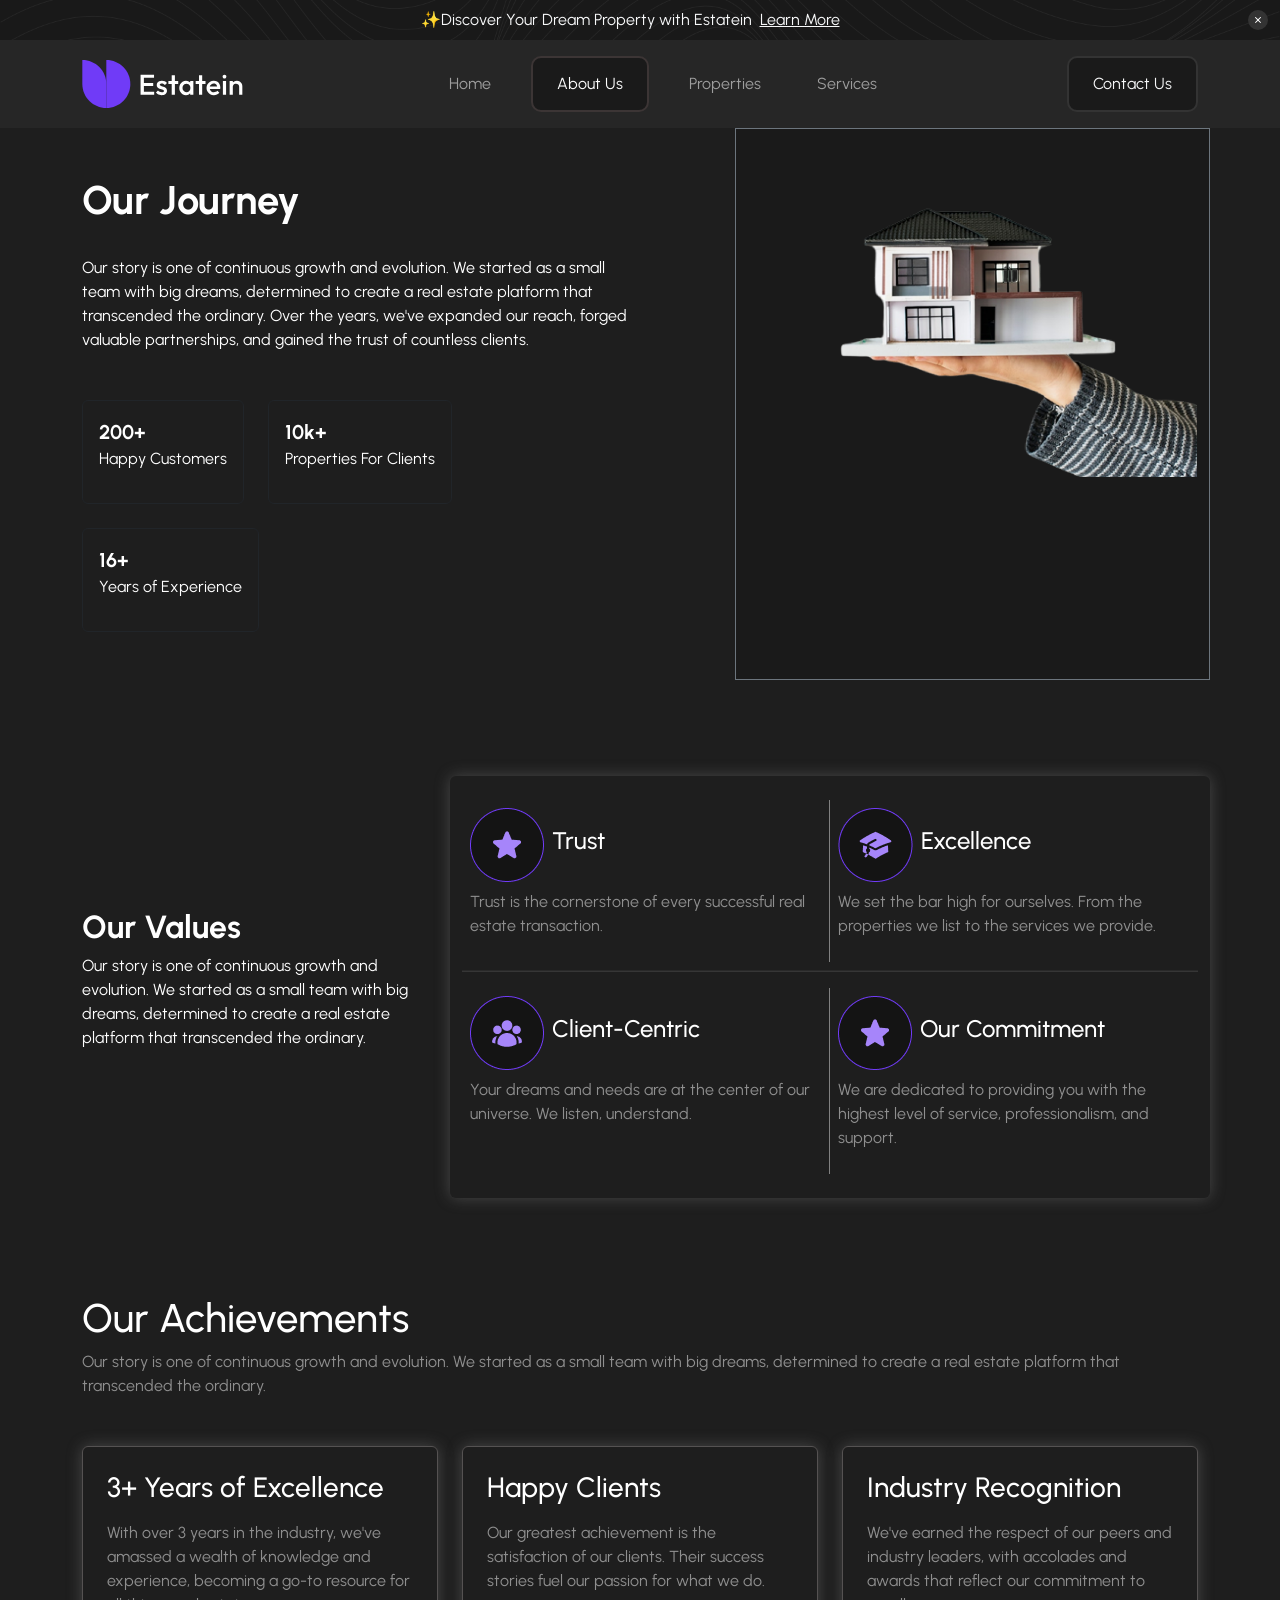
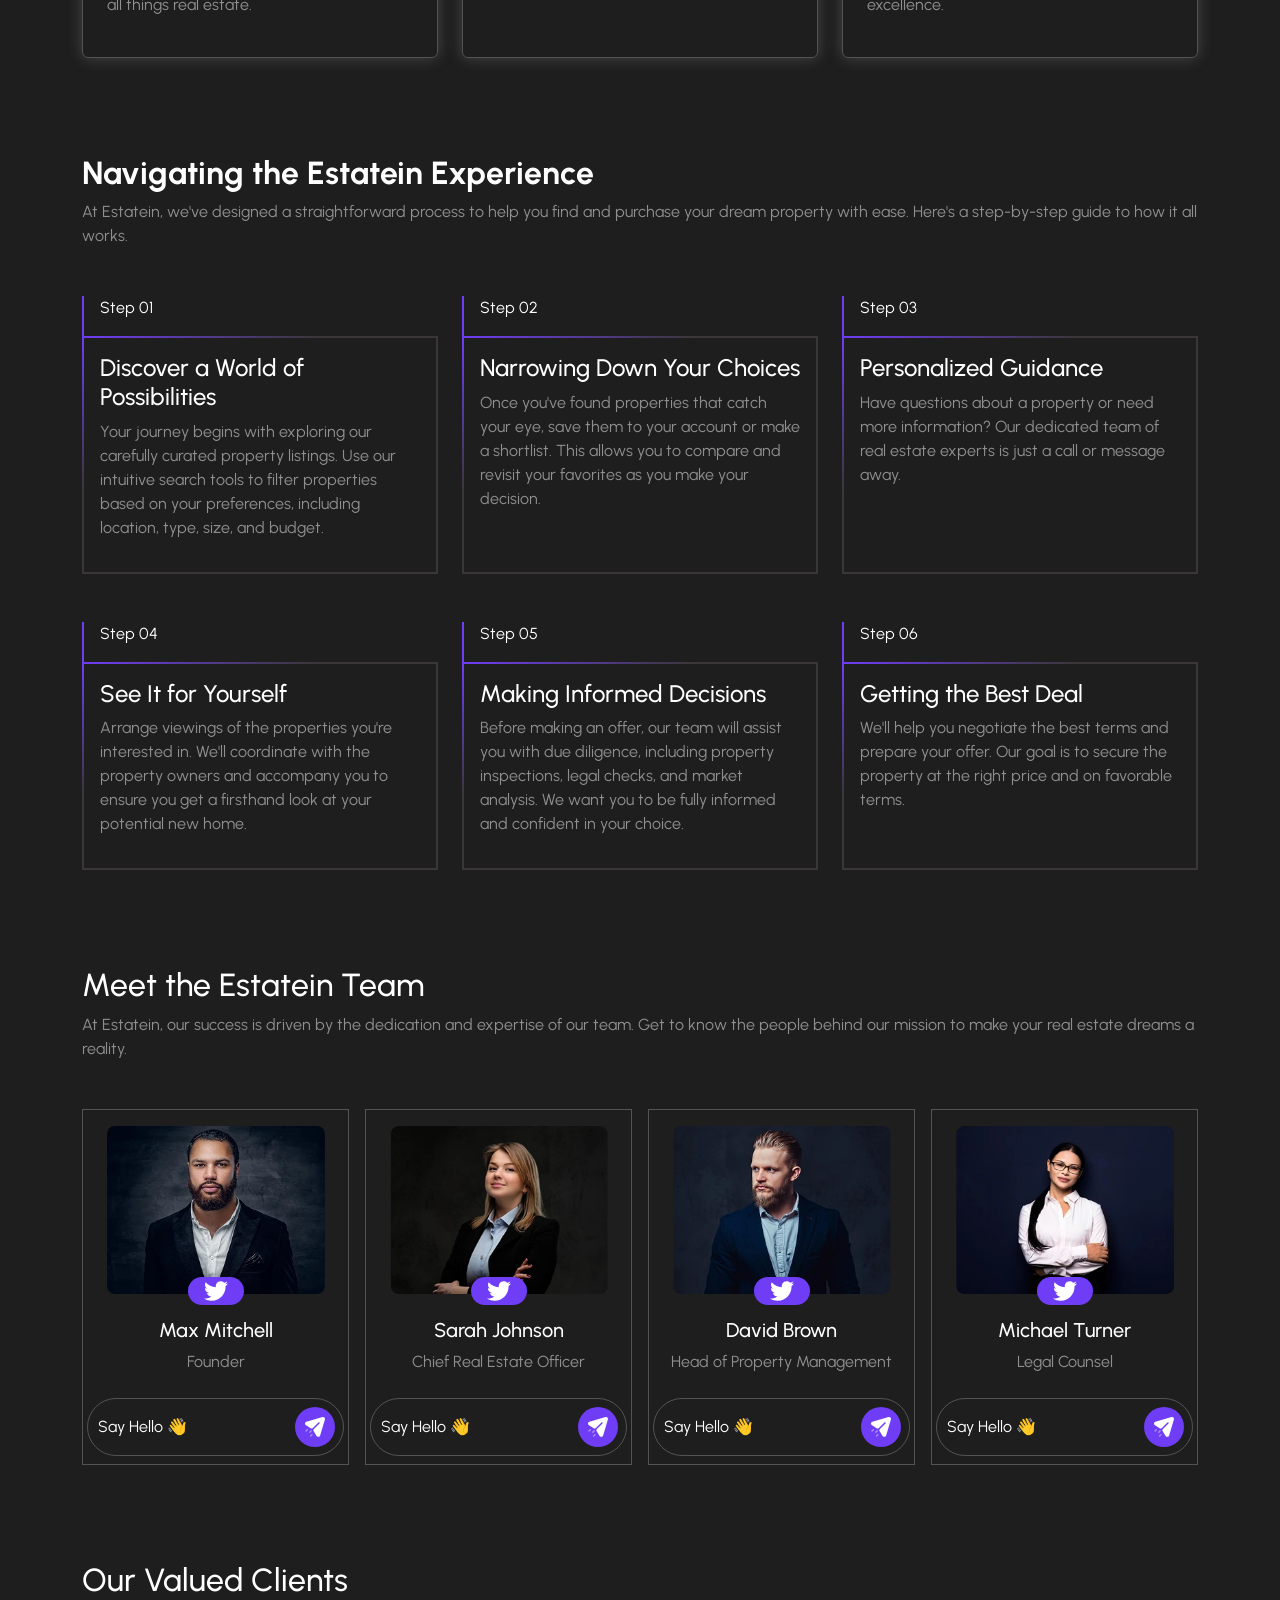
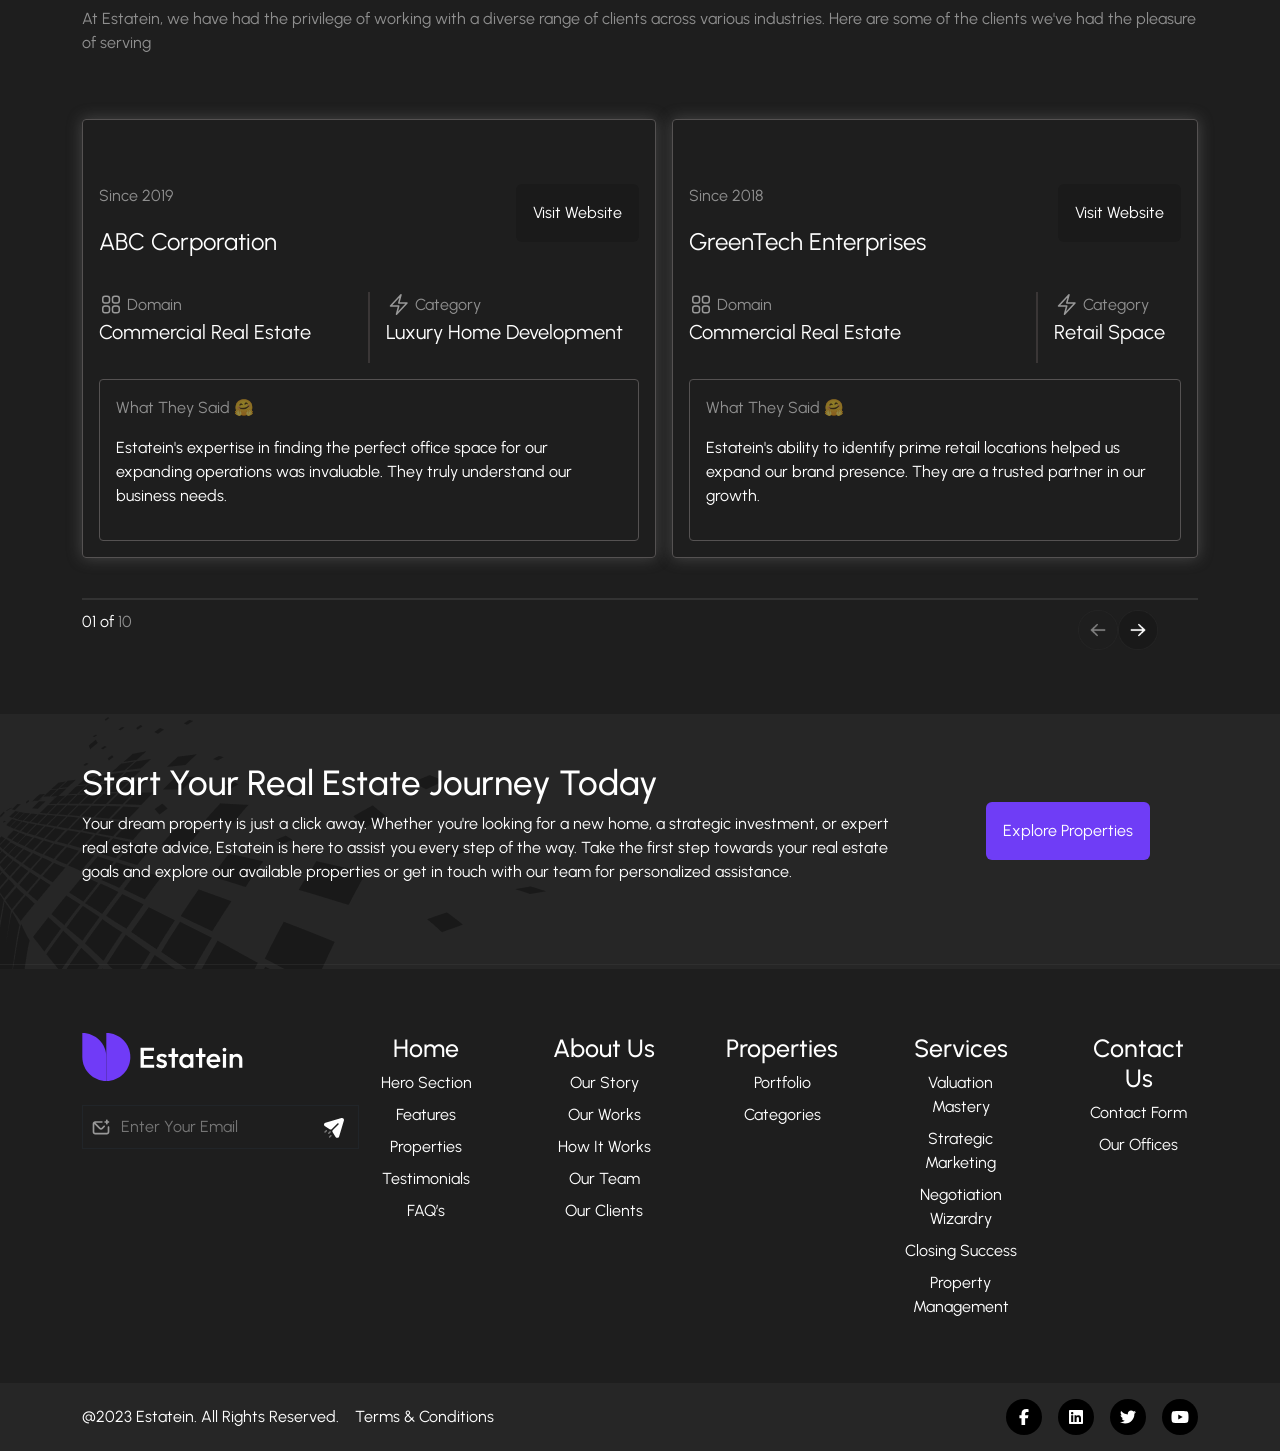
==== html/about.html @ f82c77b1 "add hero -properties page - section" ====
<!doctype html>
<html lang="en">
  <head>
    <meta charset="utf-8">
    <meta name="viewport" content="width=device-width, initial-scale=1">
    <title>About us - Estatein</title>
    <!-- font family -->
     <link rel="preconnect" href="https://fonts.googleapis.com">
<link rel="preconnect" href="https://fonts.gstatic.com" crossorigin>
<link href="https://fonts.googleapis.com/css2?family=Urbanist:ital,wght@0,100..900;1,100..900&display=swap" rel="stylesheet">

    <link rel="icon"  href="../assets/img/logo-in-title.svg" alt="logo in title">
    <link href="https://cdn.jsdelivr.net/npm/bootstrap@5.3.8/dist/css/bootstrap.min.css" rel="stylesheet" integrity="sha384-sRIl4kxILFvY47J16cr9ZwB07vP4J8+LH7qKQnuqkuIAvNWLzeN8tE5YBujZqJLB" crossorigin="anonymous">
    <link rel="stylesheet" href="../assets/css/main.css"/>
    <link rel="stylesheet" href="../assets/css/about-us.css"/>
  </head>
  <body>
     <div class="container-fluid d-flex justify-content-between align-items-center above-nav">
    <div class="d-flex gap-2 text-light p-2 mx-auto">
      <p class="mb-0">✨Discover Your Dream Property with Estatein</p>
      <a class="text-light" href="#">Learn More</a>
    </div>
    <div class=" d-flex justify-content-center align-items-center rounded-circle bg-x-icon x-icon">
      <svg  xmlns="http://www.w3.org/2000/svg" height="10" width="10" viewBox="0 0 640 640"><!--!Font Awesome Free v7.1.0 by @fontawesome - https://fontawesome.com License - https://fontawesome.com/license/free Copyright 2025 Fonticons, Inc.--><path fill="#ffffff" d="M183.1 137.4C170.6 124.9 150.3 124.9 137.8 137.4C125.3 149.9 125.3 170.2 137.8 182.7L275.2 320L137.9 457.4C125.4 469.9 125.4 490.2 137.9 502.7C150.4 515.2 170.7 515.2 183.2 502.7L320.5 365.3L457.9 502.6C470.4 515.1 490.7 515.1 503.2 502.6C515.7 490.1 515.7 469.8 503.2 457.3L365.8 320L503.1 182.6C515.6 170.1 515.6 149.8 503.1 137.3C490.6 124.8 470.3 124.8 457.8 137.3L320.5 274.7L183.1 137.4z"/></svg>
</div>
    
  </div>
   <nav class="navbar navbar-expand-lg bg-navbar navbar-dark position-sticky z-1 top-0">
  <div class="container">
   <a class="navbar-brand d-none d-lg-block" href="#"><img src="../assets/img/Logo-for-desktop.svg" alt="logo"/></a>
   <a class="navbar-brand d-none d-md-block d-lg-none" href="#"><img src="../assets/img/logo-for laptop.svg" alt="logo"/></a>
   <a class="navbar-brand d-block d-md-none" href="#"><img src="../assets/img/logo-for-mobile.svg" alt="logo"/></a>
    <button class="navbar-toggler border-0" type="button" data-bs-toggle="collapse" data-bs-target="#navbarSupportedContent" aria-controls="navbarSupportedContent" aria-expanded="false" aria-label="Toggle navigation">
       <img src="../assets/img/bars.svg" alt="bars"/>
    </button>
    <div class="collapse navbar-collapse " id="navbarSupportedContent">
      <ul class="navbar-nav mx-auto  gap-2">
        <li class="nav-item p-2">
          <a class="nav-link   font p-3 " aria-current="page" href="../index.html">Home</a>
        </li>
        <li class="nav-item p-2">
          <a class="nav-link active font" href="./about.html">About Us</a>
        </li>
        <li class="nav-item p-2">
          <a class="nav-link font p-3" href="./Properties.html">Properties</a>
        </li>
         <li class="nav-item p-2">
          <a class="nav-link font p-3" href="./Services.html">Services</a>
        </li>
       
      </ul>
        <a class="nav-link contact text-light font active" href="./Contact.html">Contact Us</a>
    </div>
  </div>
</nav>
<main>
  <section class="hero">
    <div class="container">
      <div class="row">
      <div class="left-side-hero py-5 col-12 col-lg-6 animate-left">
        <div class="d-flex flex-column gap-3">
          <h1 class="text-white mb-3 fs-1 fw-bold">Our Journey</h1>
          <p class="text-white">Our story is one of continuous growth and evolution. We started as a small team with big dreams, determined to create a real estate platform that transcended the ordinary. Over the years, we've expanded our reach, forged valuable partnerships, and gained the trust of countless clients.</p>
          <div class="hero-counter d-flex flex-wrap text-white gap-4 mt-3">
                <div class="sec-bg p-3 border border-dark rounded">
                  <span class="fw-bold fs-5">200+</span>
                  <p>Happy Customers</p>
                </div>
                <div class="sec-bg p-3 border border-dark rounded">
                  <span class="fw-bold fs-5">10k+</span>
                  <p>Properties For Clients</p>
                </div>
                <div class="sec-bg p-3 border border-dark rounded">
                  <span class="fw-bold fs-5">16+</span>
                  <p>Years of Experience</p>
                </div>
              </div>
        </div>
      </div>
      <div class="right-side-hero py-5 col-12 col-lg-5 d-flex justify-content-end bg_dark offset-lg-1 border border-secondary animate-right">
           <img src="../assets/img/about-us-page-hero/Image (4).png" alt="Hand holding a model of a modern house">
      </div>
    </div>
  </div>
  </section>
  <section class="value py-5 mt-5">
    <div class="container">
      <div class="row">
    <div class="left-side-value d-flex flex-column col-12  col-lg-4 justify-content-center  ">
      <h2 class="text-white fw-bold">Our Values</h2>
      <p class="text-white">Our story is one of continuous growth and evolution. We started as a small team with big dreams, determined to create a real estate platform that transcended the ordinary.</p>
    </div>
    <div class="right-side-value d-flex justify-content-center align-items-center rounded shadow__gray col-12 p-4 col-lg-8">
      <div class="row">
     <div class="col-12 after-trust vertical-line col-lg-6 d-flex p-2 flex-column gap-2">
      <div class="d-flex gap-2 justify-content-start align-items-center">
       <img src="../assets/img/values-about-us-page/Icon Container (4).png" alt="Star icon">
       <h4 class="text-white">Trust</h4>
      </div>
      <div>
        <p class="text-white-50">Trust is the cornerstone of every successful real estate transaction.</p>
      </div>
     </div>
      <div class="col-12 after-Excellence col-lg-6 d-flex p-2 flex-column gap-2">
      <div class="d-flex gap-2 justify-content-start align-items-center">
       <img src="../assets/img/values-about-us-page/Icon Container (5).png" alt="Star icon">
       <h4 class="text-white">Excellence</h4>
      </div>
      <div>
        
        <p class="text-white-50">We set the bar high for ourselves. From the properties we list to the services we provide.</p>
      </div>
     </div>
     <hr class="line mt-2"/>
      <div class="col-12 after-client vertical-line col-lg-6 d-flex p-2 flex-column gap-2">
      <div class="d-flex gap-2 justify-content-start align-items-center">
       <img src="../assets/img/values-about-us-page/Icon Container (6).png" alt="Star icon">
       <h4 class="text-white">Client-Centric</h4>
      </div>
      <div>
        <p class="text-white-50">Your dreams and needs are at the center of our universe. We listen, understand.</p>
      </div>
     </div>
    <div class="col-12 afer-commitment col-lg-6 d-flex p-2 flex-column gap-2">
      <div class="d-flex gap-2 justify-content-start align-items-center">
       <img src="../assets/img/values-about-us-page/Icon Container (4).png" alt="Star icon">
       <h4 class="text-white">Our Commitment</h4>
      </div>
      <div>
        <p class="text-white-50">We are dedicated to providing you with the highest level of service, professionalism, and support.</p>
      </div>
     </div>
     </div>
    </div>
    </div>
  </div>
  </section>
  <section class="achievements py-5">
  <div class="container">
    <h2 class="text-white fs-1">Our Achievements</h2>
    <p class="text-white-50">Our story is one of continuous growth and evolution. We started as a small team with big dreams, determined to create a real estate platform that transcended the ordinary.</p>
    <div class="d-flex achievement flex-wrap gap-4 mt-5">
      <div class="achievement-content rounded  border__dark p-4 d-flex flex-column gap-2 shadow__gray">
        <h3 class="text-white">3+ Years of Excellence</h3>
        <p class="text-white-50">With over 3 years in the industry, we've amassed a wealth of knowledge and experience, becoming a go-to resource for all things real estate.</p>
      </div>
      <div class="achievement-content rounded border__dark p-4 d-flex flex-column gap-2 shadow__gray">
        <h3 class="text-white">Happy Clients</h3>
        <p class="text-white-50">Our greatest achievement is the satisfaction of our clients. Their success stories fuel our passion for what we do.</p>
      </div>
      <div class="achievement-content rounded border__dark p-4 d-flex flex-column gap-2 shadow__gray">
       <h3 class="text-white">Industry Recognition</h3>
       <p class="text-white-50">We've earned the respect of our peers and industry leaders, with accolades and awards that reflect our commitment to excellence.</p>
      </div>
    </div>
  </div>
  </section>
  <section class="navigating py-5">
    <div class="container">
      <h2 class="text-white fw-bold">Navigating the Estatein Experience</h2>
      <p class="text-white-50">At Estatein, we've designed a straightforward process to help you find and purchase your dream property with ease. Here's a step-by-step guide to how it all works.</p>
   <div class="flex-column mt-5">
    <div class="steps align-items-stretch text-white d-flex flex-wrap gap-4">
    <div class="step d-flex flex-column">
      <div class="border__start px-3">
       <p>Step 01</p></div>
       <div class="step-content rounded-1 p-3 border__start_linear">
          <h4>Discover a World of Possibilities</h4>
          <p class="text-white-50">Your journey begins with exploring our carefully curated property listings. Use our intuitive search tools to filter properties based on your preferences, including location, type, size, and budget.</p>
       </div>
    </div>
     <div class="step d-flex flex-column">
      <div class="border__start px-3">
       <p>Step 02</p></div>
       <div class="step-content rounded-1 p-3 border__start_linear">
          <h4>Narrowing Down Your Choices</h4>
          <p class="text-white-50">Once you've found properties that catch your eye, save them to your account or make a shortlist. This allows you to compare and revisit your favorites as you make your decision.</p>
       </div>
    </div>
     <div class="step d-flex flex-column ">
       <div class="border__start px-3">
       <p>Step 03</p></div>
       <div class="step-content border__start_linear rounded-1 p-3">
          <h4>Personalized Guidance</h4>
          <p class="text-white-50">Have questions about a property or need more information? Our dedicated team of real estate experts is just a call or message away.</p>
       </div>
    </div>
    </div>
    
       <div class="steps align-items-stretch text-white d-none d-lg-flex flex-wrap mt-5 gap-4">
    <div class="step d-flex flex-column">
      <div class="border__start px-3">
       <p>Step 04</p></div>
       <div class="step-content rounded-1 p-3 border__start_linear">
          <h4>See It for Yourself</h4>
          <p class="text-white-50">Arrange viewings of the properties you're interested in. We'll coordinate with the property owners and accompany you to ensure you get a firsthand look at your potential new home.</p>
       </div>
    </div>
     <div class="step d-flex flex-column">
      <div class="border__start px-3">
       <p>Step 05</p></div>
       <div class="step-content rounded-1 p-3 border__start_linear">
          <h4>Making Informed Decisions</h4>
          <p class="text-white-50">Before making an offer, our team will assist you with due diligence, including property inspections, legal checks, and market analysis. We want you to be fully informed and confident in your choice.</p>
       </div>
    </div>
     <div class="step d-flex flex-column ">
       <div class="border__start px-3">
       <p>Step 06</p></div>
       <div class="step-content border__start_linear rounded-1 p-3 ">
          <h4>Getting the Best Deal</h4>
          <p class="text-white-50">We'll help you negotiate the best terms and prepare your offer. Our goal is to secure the property at the right price and on favorable terms.</p>
       </div>
    </div>
    </div>
      
    </div>
   </div>
  </section>
  <section class="team py-5">
    <div class="container">
    <h2 class="text-white">Meet the Estatein Team</h2>
    <p class="text-white-50">At Estatein, our success is driven by the dedication and expertise of our team. Get to know the people behind our mission to make your real estate dreams a reality.</p>
   
    <div class="members d-flex flex-wrap mt-5 gap-3">
     <div class="member border__dark d-flex flex-column justify-content-start  align-items-center">
      <div class="position-relative d-flex justify-content-center ">
      <img src="../assets/img/team-about-us-page/Image (5).webp" class="p-3 team-profile" alt="Professional man with short hair and beard wearing a black suit and white shirt against a dark textured background."/>
      <div class="bg-main-color twitter-btn  rounded-pill position-absolute px-3 py-1 d-flex"><img src="../assets/img/team-about-us-page/twitter-button.svg" alt="twitter"></div>
     </div>
     <h3 class="text-white fs-5 mt-2">Max Mitchell</h3>
     <p class="text-white-50">Founder</p>
      <div class="py-2">
              <form class="d-flex 2  border__dark p-2 rounded-pill">
                <input type="text"  class="bg-transparent placeholder-team border-0" placeholder="Say Hello 👋" />
                <button class="send-btn d-flex justify-content-center align-items-center border-0 bg-main-color rounded-circle"><img src="../assets/img/Send.svg"/></button>
              </form>
              
            </div>
    </div>
     <div class="member border__dark d-flex flex-column justify-content-start  align-items-center">
      <div class="position-relative d-flex justify-content-center ">
      <img src="../assets/img/team-about-us-page/Image (6).webp " class="p-3 team-profile" alt="Professional woman in a black blazer and light blue shirt smiling confidently against a dark background."  />
      <div class="bg-main-color twitter-btn  rounded-pill position-absolute px-3 py-1 d-flex"><img src="../assets/img/team-about-us-page/twitter-button.svg" alt="twitter"></div>
     </div>
     <h3 class="text-white fs-5 mt-2">Sarah Johnson</h3>
     <p class="text-white-50">Chief Real Estate Officer</p>
      <div class="py-2">
              <form class="d-flex border__dark p-2 rounded-pill">
                <input type="text"  class="bg-transparent placeholder-team border-0" placeholder="Say Hello 👋" />
                <button class="send-btn d-flex justify-content-center align-items-center border-0 bg-main-color rounded-circle"><img src="../assets/img/Send.svg"/></button>
              </form>
              
            </div>
    </div>
     <div class="member border__dark d-flex flex-column justify-content-start  align-items-center">
      <div class="position-relative d-flex justify-content-center ">
      <img src="../assets/img/team-about-us-page/Image (7).webp" class="p-3 team-profile" alt="Professional man with a beard wearing a dark suit and light blue shirt looking to the side." />
      <div class="bg-main-color twitter-btn  rounded-pill position-absolute px-3 py-1 d-flex"><img src="../assets/img/team-about-us-page/twitter-button.svg" alt="twitter"></div>
     </div>
     <h3 class="text-white fs-5 mt-2">David Brown</h3>
     <p class="text-white-50">Head of Property Management</p>
      <div class="py-2">
              <form class="d-flex border__dark p-2 rounded-pill">
                <input type="text"  class="bg-transparent placeholder-team border-0" placeholder="Say Hello 👋" />
                <button class="send-btn d-flex justify-content-center align-items-center border-0 bg-main-color rounded-circle"><img src="../assets/img/Send.svg"/></button>
              </form>
              
            </div>
    </div>
     <div class="member border__dark d-flex flex-column justify-content-start  align-items-center">
      <div class="position-relative d-flex justify-content-center ">
      <img src="../assets/img/team-about-us-page/Image (8).webp " class="p-3 team-profile" alt="Professional woman wearing glasses and a white shirt standing confidently against a dark blue background."   />
      <div class="bg-main-color twitter-btn  rounded-pill position-absolute px-3 py-1 d-flex"><img src="../assets/img/team-about-us-page/twitter-button.svg" alt="twitter"></div>
     </div>
     <h3 class="text-white fs-5 mt-2">Michael Turner</h3>
     <p class="text-white-50">Legal Counsel</p>
      <div class="py-2">
              <form class="d-flex border__dark p-2 rounded-pill">
                <input type="text"  class="bg-transparent placeholder-team border-0" placeholder="Say Hello 👋" />
                <button class="send-btn d-flex justify-content-center align-items-center border-0 bg-main-color rounded-circle"><img src="../assets/img/Send.svg"/></button>
              </form>
              
            </div>
    </div>
    
    </div>
   </div>
  </section>
  <section class="clients py-5">
    <div class="container">
    <h2 class="text-white">Our Valued Clients</h2>
    <p class="text-white-50">At Estatein, we have had the privilege of working with a diverse range of clients across various industries. Here are some of the clients we've had the pleasure of serving</p>
    <div class="d-flex gap-3">
    <div class="client shadow__gray px-3 py-3 border__dark rounded-1 d-flex  flex-column  mt-5 ">
       <div class=" mt-5 d-flex flex_column justify-content-between">
        <div class="d-flex flex-column">
          <p class="text-white-50">Since 2019</p>
          <p class="text-white fs-4">ABC Corporation</p>
        </div>
         <div class="btn_width_100">
          <button class="btn btn-visit-website bg_dark text-white  px-3 py-3">Visit Website</button>
        </div>
       </div>
          <div class="d-flex justify-content-between mt-3 ">
             <div class="d-flex flex-column align-items-start">
              <div class="d-flex align-items-center gap-1">
                <img src="../assets/img/clients-abour-us-page/Icon (5).svg" alt="Domain">
              <p class="text-white-50 m-0">Domain</p>
              </div>
                <p class="text-white fs-5">Commercial Real Estate</p>
             </div>
              <div class="d-flex border_start_client px-3 flex-column align-items-start">
              <div class="d-flex align-items-center gap-1">
                <img src="../assets/img/clients-abour-us-page/Icon (4).svg" alt="Category">
              <p class="text-white-50 m-0">Category</p>
              </div>
                <p class="text-white fs-5">Luxury Home Development</p>
             </div>
        </div>

          <div class="mt-3 p-3 d-flex flex-column rounded-1 border__dark">
          <p class="text-white-50">What They Said 🤗</p>
          <p class="text-white">Estatein's expertise in finding the perfect office space for our expanding operations was invaluable. They truly understand our business needs.</p>
          
          </div>

    </div> 
     <div class="client shadow__gray px-3 py-3 border__dark rounded-1   flex-column d-none mt-5 d-lg-flex">
       <div class=" mt-5 d-flex  justify-content-between">
        <div class="d-flex flex-column">
          <p class="text-white-50">Since 2018</p>
          <p class="text-white fs-4">GreenTech Enterprises</p>
        </div>
         <div class="">
          <button class="btn btn-visit-website bg_dark text-white  px-3 py-3">Visit Website</button>
        </div>
       </div>
          <div class="d-flex justify-content-between mt-3 ">
             <div class="d-flex flex-column align-items-start">
              <div class="d-flex align-items-center gap-1">
                <img src="../assets/img/clients-abour-us-page/Icon (5).svg" alt="Domain">
              <p class="text-white-50 m-0">Domain</p>
              </div>
                <p class="text-white fs-5">Commercial Real Estate</p>
             </div>
              <div class="d-flex border_start_client px-3 flex-column align-items-start">
              <div class="d-flex align-items-center gap-1">
                <img src="../assets/img/clients-abour-us-page/Icon (4).svg" alt="Category">
              <p class="text-white-50 m-0">Category</p>
              </div>
                <p class="text-white fs-5">Retail Space</p>
             </div>
        </div>

          <div class="mt-3 p-3 d-flex flex-column rounded-1 border__dark">
          <p class="text-white-50">What They Said 🤗</p>
          <p class="text-white">Estatein's ability to identify prime retail locations helped us expand our brand presence. They are a trusted partner in our growth.</p>
          
          </div>

    </div>     
    </div>
        <div class="d-flex flex-column end-featured-properties ">
      
        <div class="d-flex justify-content-between ">
        <div class="mt__10 ">
          <p class="text-white">01 of<span class="text-white-50"> 10 </span> </p>
        </div>
        <div class="d-flex mt__10  btn-next-befor align-items-center justify-content-between">
          <img src="../assets/img/Featured Properties/Button (1).png" alt="arrow-next">
          
         <img src="../assets/img/Featured Properties/Button.png" alt="arrow-befor">
        </div>
      </div>
      </div>
  </div>
  </section>
  <section class="CTA mt-3 ">
        <div>
          <div class="container-lg">
            <div class="row">
              <div class="left-side-cta col-xxl-9 col-xl-9 col-lg-8 col-md-9 col-sm-12 left-side-CTA text-white py-5">
                <h2>Start Your Real Estate Journey Today</h2>
                <p>
                  Your dream property is just a click away. Whether you're
                  looking for a new home, a strategic investment, or expert real
                  estate advice, Estatein is here to assist you every step of
                  the way. Take the first step towards your real estate goals
                  and explore our available properties or get in touch with our
                  team for personalized assistance.
                </p>
              </div>
              <div
                class="right-side-cta col-xxl-3 col-xl-3 col-lg-4 col-md-3 col-sm-12 right-side-CTA d-flex justify-content-center align-items-center py-5 "
              >
                <button class="btn bg-main-color p-3 text-white text-center">
                  Explore Properties
                </button>
              </div>
            </div>
          </div>
        </div>
        <hr class="line" />
      </section>
  <footer>
    <div class="footer py-5">
      <div class="container">
        <div class="row">
        <div class="left-side col-12   col-lg-4 col-xl-3 col-xxl-3">
          <img src="../assets/img/Logo-for-desktop.svg" />
            <div class="search py-4">
              <form class="d-inline-flex border border-dark p-2">
                <img src="../assets/img/email-footer.svg" alt="email" class="me-2"/>
                <input type="email" placeholder="Enter Your Email" class="bg-transparent border-0" />
                <button class="bg-transparent border-0"><img src="../assets/img/Send.svg"/></button>
              </form>
              
            </div>
        </div>
        <div class=" col-12  col-lg-8 col-xl-9 col-xxl-9  ">
        <div class="right-side d-flex justify-content-between row g-4 text-white text-center">
        <div class="col-6 col-lg-2 ">
          <div><h2>Home</h2></div>
          <div class="footer-contain">
            <ul class="list-unstyled  text-center d-flex flex-column gap-2">
              <li><a href="#" class="text-white text-decoration-none">Hero Section</a></li>
               <li><a href="#" class="text-white text-decoration-none">Features</a></li>
                <li><a href="#" class="text-white text-decoration-none">Properties</a></li>
                 <li><a href="#" class="text-white text-decoration-none">Testimonials</a></li>
                  <li><a href="#" class="text-white text-decoration-none">FAQ’s</a></li>
            </ul>
          </div></div>
          <div class="col-6 col-lg-2 " >
          <div><h2>About Us</h2></div>
          <div class="footer-contain">
            <ul class="list-unstyled  text-center d-flex flex-column gap-2">
              <li><a href="#" class="text-white text-decoration-none">Our Story</a></li>
               <li><a href="#" class="text-white text-decoration-none">Our Works</a></li>
                <li><a href="#" class="text-white text-decoration-none">How It Works</a></li>
                 <li><a href="#" class="text-white text-decoration-none">Our Team</a></li>
                  <li><a href="#" class="text-white text-decoration-none">Our Clients</a></li>

            </ul>
          </div></div>
           <div class="col-6 col-lg-2  " >
          <div><h2>Properties</h2></div>
          <div class="footer-contain">
            <ul class="list-unstyled  text-center d-flex flex-column gap-2 ">
              <li><a href="#" class="text-white text-decoration-none">Portfolio</a></li>
               <li><a href="#" class="text-white text-decoration-none">Categories</a></li>


            </ul>
          </div></div>


          <div class="col-6 col-lg-2  ">
          <div><h2>Services</h2></div>
          <div class="footer-contain">
            <ul class="list-unstyled  text-center d-flex flex-column gap-2 ">
              <li><a href="#" class="text-white text-decoration-none">Valuation Mastery</a></li>
               <li><a href="#" class="text-white text-decoration-none">Strategic Marketing</a></li>
                <li><a href="#" class="text-white text-decoration-none">Negotiation Wizardry</a></li>
                 <li><a href="#" class="text-white text-decoration-none">Closing Success</a></li>
                  <li><a href="#" class="text-white text-decoration-none">Property Management</a></li>

            </ul>
          </div></div>
 <div class="col-6 col-lg-2  ">
          <div><h2>Contact Us</h2></div>
          <div class="footer-contain">
            <ul class="list-unstyled text-center d-flex flex-column gap-2">
              <li><a href="#" class="text-white text-decoration-none">Contact Form</a></li>
               <li><a href="#" class="text-white text-decoration-none">Our Offices</a></li>


            </ul>
          </div></div>
        </div>
      </div>
      </div>
      </div>
    </div>
  </footer>
  <section class="subfooter p-3">
  <div class="container">
   <div class="subfooter-contain d-flex justify-content-between">
    <div class="left-side-subfooter text-white d-flex align-items-center gap-3">
    <a href="#" class="text-decoration-none text-white">@2023 Estatein. All Rights Reserved.</a>
    <a href="#" class="text-decoration-none text-white">Terms & Conditions</a>
    </div>
    <div class="right-side-subfooter text-white d-flex gap-3">
           <a href="#" class="bg-black p-2 rounded-circle  d-flex justify-content-center align-items-center"><svg xmlns="http://www.w3.org/2000/svg" height="20" width="20" viewBox="0 0 640 640"><!--!Font Awesome Free v7.1.0 by @fontawesome - https://fontawesome.com License - https://fontawesome.com/license/free Copyright 2025 Fonticons, Inc.--><path fill="#ffffff" d="M240 363.3L240 576L356 576L356 363.3L442.5 363.3L460.5 265.5L356 265.5L356 230.9C356 179.2 376.3 159.4 428.7 159.4C445 159.4 458.1 159.8 465.7 160.6L465.7 71.9C451.4 68 416.4 64 396.2 64C289.3 64 240 114.5 240 223.4L240 265.5L174 265.5L174 363.3L240 363.3z"/></svg>
            </a>  <a href="#" class="bg-black p-2 rounded-circle d-flex justify-content-center align-items-center"><svg xmlns="http://www.w3.org/2000/svg" height="20" width="20" viewBox="0 0 640 640"><!--!Font Awesome Free v7.1.0 by @fontawesome - https://fontawesome.com License - https://fontawesome.com/license/free Copyright 2025 Fonticons, Inc.--><path fill="#ffffff" d="M512 96L127.9 96C110.3 96 96 110.5 96 128.3L96 511.7C96 529.5 110.3 544 127.9 544L512 544C529.6 544 544 529.5 544 511.7L544 128.3C544 110.5 529.6 96 512 96zM231.4 480L165 480L165 266.2L231.5 266.2L231.5 480L231.4 480zM198.2 160C219.5 160 236.7 177.2 236.7 198.5C236.7 219.8 219.5 237 198.2 237C176.9 237 159.7 219.8 159.7 198.5C159.7 177.2 176.9 160 198.2 160zM480.3 480L413.9 480L413.9 376C413.9 351.2 413.4 319.3 379.4 319.3C344.8 319.3 339.5 346.3 339.5 374.2L339.5 480L273.1 480L273.1 266.2L336.8 266.2L336.8 295.4L337.7 295.4C346.6 278.6 368.3 260.9 400.6 260.9C467.8 260.9 480.3 305.2 480.3 362.8L480.3 480z"/></svg>
            </a> <a href="#" class="bg-black p-2 rounded-circle d-flex justify-content-center align-items-center"><svg xmlns="http://www.w3.org/2000/svg" height="20" width="20" viewBox="0 0 640 640"><!--!Font Awesome Free v7.1.0 by @fontawesome - https://fontawesome.com License - https://fontawesome.com/license/free Copyright 2025 Fonticons, Inc.--><path fill="#ffffff" d="M523.4 215.7C523.7 220.2 523.7 224.8 523.7 229.3C523.7 368 418.1 527.9 225.1 527.9C165.6 527.9 110.4 510.7 64 480.8C72.4 481.8 80.6 482.1 89.3 482.1C138.4 482.1 183.5 465.5 219.6 437.3C173.5 436.3 134.8 406.1 121.5 364.5C128 365.5 134.5 366.1 141.3 366.1C150.7 366.1 160.1 364.8 168.9 362.5C120.8 352.8 84.8 310.5 84.8 259.5L84.8 258.2C98.8 266 115 270.9 132.2 271.5C103.9 252.7 85.4 220.5 85.4 184.1C85.4 164.6 90.6 146.7 99.7 131.1C151.4 194.8 229 236.4 316.1 240.9C314.5 233.1 313.5 225 313.5 216.9C313.5 159.1 360.3 112 418.4 112C448.6 112 475.9 124.7 495.1 145.1C518.8 140.6 541.6 131.8 561.7 119.8C553.9 144.2 537.3 164.6 515.6 177.6C536.7 175.3 557.2 169.5 576 161.4C561.7 182.2 543.8 200.7 523.4 215.7z"/></svg>
           </a> <a href="#" class="bg-black p-2 rounded-circle d-flex justify-content-center align-items-center"><svg xmlns="http://www.w3.org/2000/svg" height="20" width="20" viewBox="0 0 640 640"><!--!Font Awesome Free v7.1.0 by @fontawesome - https://fontawesome.com License - https://fontawesome.com/license/free Copyright 2025 Fonticons, Inc.--><path fill="#ffffff" d="M581.7 188.1C575.5 164.4 556.9 145.8 533.4 139.5C490.9 128 320.1 128 320.1 128C320.1 128 149.3 128 106.7 139.5C83.2 145.8 64.7 164.4 58.4 188.1C47 231 47 320.4 47 320.4C47 320.4 47 409.8 58.4 452.7C64.7 476.3 83.2 494.2 106.7 500.5C149.3 512 320.1 512 320.1 512C320.1 512 490.9 512 533.5 500.5C557 494.2 575.5 476.3 581.8 452.7C593.2 409.8 593.2 320.4 593.2 320.4C593.2 320.4 593.2 231 581.8 188.1zM264.2 401.6L264.2 239.2L406.9 320.4L264.2 401.6z"/></svg>
</a>
    </div>
  </div>
</div>
  </section>
</main>
    <script src="https://cdn.jsdelivr.net/npm/bootstrap@5.3.8/dist/js/bootstrap.bundle.min.js" integrity="sha384-FKyoEForCGlyvwx9Hj09JcYn3nv7wiPVlz7YYwJrWVcXK/BmnVDxM+D2scQbITxI" crossorigin="anonymous"></script>
  </body>
</html>
---- assets/css/main.css ----
:root{
    --mainColor:#6F3DF6;
}
.container-fit{
    .container{
  width:calc(100% - 320px);
  margin: auto;
}
}
.bg_dark{
  background-color: #1A1A1A;
}
.bg__grey{
  background-color: #262626;
}
.main-bg{
    background-color: var(--mainColor);
}
.sec-bg{
    background-color: #1E1E1E;
}
.bg-navbar{
    background-color: #262626;
}
body{
    background-color: #1E1E1E;
    font-family:Urbanist;
}
.gap-30{
     gap: 30px;
}
.navbar-nav .nav-link.active, .navbar-nav .nav-link.show {
    background-color: #00000054;
    padding:14px 24px;
    border-radius: 10px;
    border: 2px #3c3535 solid;
}
.font{
    font-family:Urbanist;
    
}
.contact{
   background-color: #00000054;
    padding:14px 24px;
    border-radius: 10px;
    border: 2px #333333 solid; 
}
.above-nav {
    background-image: url(./../img/bg-above-nav.png);
    background-size:cover;
}
.above-nav .x-icon{
cursor: pointer;
}
@media screen and (max-width:500px) {
    .above-nav p,a{
        font-size: 12px;
    }
    
}
.bg-x-icon{
    background-color: #333333;
    width:20px;
    height:20px;
}
@media screen and (max-width:370px) {
    .above-nav p,a{
        font-size: 9.5px;
    }

}
/* .CTA{
    background-image: url(./../img/Abstract\ Design.png);
    background-image: url(./../img/Abstract\ Design.png);
   background-repeat: no-repeat;

} */

.bg-main-color{
    background-color: var(--mainColor);
    transition: all 0.5s;
}
/* .right-side-cta{
    background-image: url(./../img/bg-cta.svg);
    background-repeat: no-repeat;
}
.left-side-cta{
    background-image: url(./../img/bg-cta.svg);
    background-repeat: no-repeat;

} */
.CTA{
    background-image: url(../img/CTA.png);
    background-color: #262626;
}
.CTA .right-side-CTA button:hover{
    background-color: #561ef0;
}
    .CTA p{
        font-size: 16px;
    }
     .CTA h2{
        font-size: 35px;
    }

@media screen and (max-width:768px) {
    .btn{
        width: 100%;
    }
    
}
.line{
    height: 5px;
    color: #4D4D4D;
}
    
.footer h2{
    font-size: 25px;
}
.subfooter {
    background-color: #262626;
}
.right-side-subfooter a{
    transition: all 0.5s;
}
.right-side-subfooter a:hover{
   border:1px solid white;
}
@media screen and (max-width:900px) {
    .subfooter-contain{
        display: flex;
        flex-direction: column-reverse;
        align-items: center;
        gap: 10px;
       
    }
    .left-side-subfooter{
        display: flex;
        flex-direction: column;
    }
    
}
---- assets/css/about-us.css ----
.right-side-hero img{
   width: 500px;
   height: 300px;
}
.bg_dark{
  background-color: #1A1A1A;
}
.bg__grey{
  background-color: #262626;
}
.border__dark{
  border: #555252 1px solid;
}
.animate-left ,.animate-right{
  transform: translateX(0);
  opacity: 0;
  animation-fill-mode: forwards;
  
}
.animate-left{
animation-name:slideLeft;
animation-duration: 2s;
animation-delay: 0.3s;
}
.animate-right{
animation-name:slideRight;
animation-duration: 2s;

}
@keyframes slideLeft {
  from{
    transform: translateX(-100%);
    opacity: 0;
  }
  to{
    transform: translateX(0);
    opacity:1;
  }
}
@keyframes slideRight {
  from{
    transform: translateX(100%);
    opacity: 0;
  }
  to{
    transform: translateX(0);
    opacity:1;
  }
}
@media (min-width: 1px) and (max-width:991px) {
  .right-side-hero {
    order: -1; 

  }
  .after-trust::after{
    content: "";
    display: block;
    width: 100%;
    height: 1px;
    background-color:gray;
}
.after-Excellence::after{
    content: "";
    display: block;
    width: 100%;
    height: 1px;
    background-color:gray;
}
.after-client::after{
    content: "";
    display: block;
    width: 100%;
    height: 1px;
    background-color:gray;
}
.afer-commitment::after{
    content: "";
    display: block;
    width: 100%;
    height: 1px;
    background-color:gray;
}
}
.shadow__gray{
    box-shadow: 0 0 15px rgba(128, 128, 128, 0.432);

}
@media (min-width: 992px){
.value .line{
     width: 100%;
    height: 2px;
    background-color:gray;
}
.vertical-line{

border-right: 1px solid gray;
}
}
.achievements .achievement .achievement-content{
    flex:1 0 250px;
}
.achievement-content {
  transition: transform 0.3s ease;
}

.achievement-content:hover {
  transform: scale(1.05);
}
.border__start{
  border-left: #6F3DF6 2px solid;
}
.border__start_linear{
   border: 2px solid #3a3636;
   border-image: linear-gradient(to bottom right ,#6F3DF6 ,#3a3636 ,#3a3636 ,#3a3636);
  border-image-slice: 1;
 }
 .step {
  transition: transform 0.3s ease;
}

.step:hover {
  transform: scale(1.05);
}
.steps .step{
  flex: 1 0 250px;

}
.step-content {
  flex-grow: 1; 
}
.members .member {
  flex: 1 0 150px; 
}
.members .member .team-profile {
 width: 250px;
 height: 200px ;
}

.twitter-btn img{
   width: 24px !important;
  height: 20px !important;
  
}
.twitter-btn{
  bottom:5px;
}
.send-btn{
  width: 40px;
  height: 40px;
}
 .placeholder-team::placeholder {
  color: #fff; 
}
.placeholder-team:focus {
  outline: none;
  box-shadow: none; 
}
.member {
  transition: transform 0.3s ease;
}

.member:hover {
  transform: scale(1.05);
}
.client .btn-visit-website:hover{
  background-color: #151414;
}
.border_start_client{
  border-left: #3a3636 2px solid;
}
@media screen and (max-width:991px) {

  .btn_width_100 button{
    width: 100%;
  }
  .flex_column{
    flex-direction: column;
  }
}
.end-featured-properties::before{
  content: "";
  display: block;
  height: 2px;
  width: 100%;
  background-color: #333333;
  margin-top: 40px;
}
.mt__10{
  margin-top: 10px;
}
.btn-next-befor{
  width: 40px;
  height: 40px;
  margin-right:80px;
}
.btn-next-befor img{
  width: 40px;
  height: 40px;
}
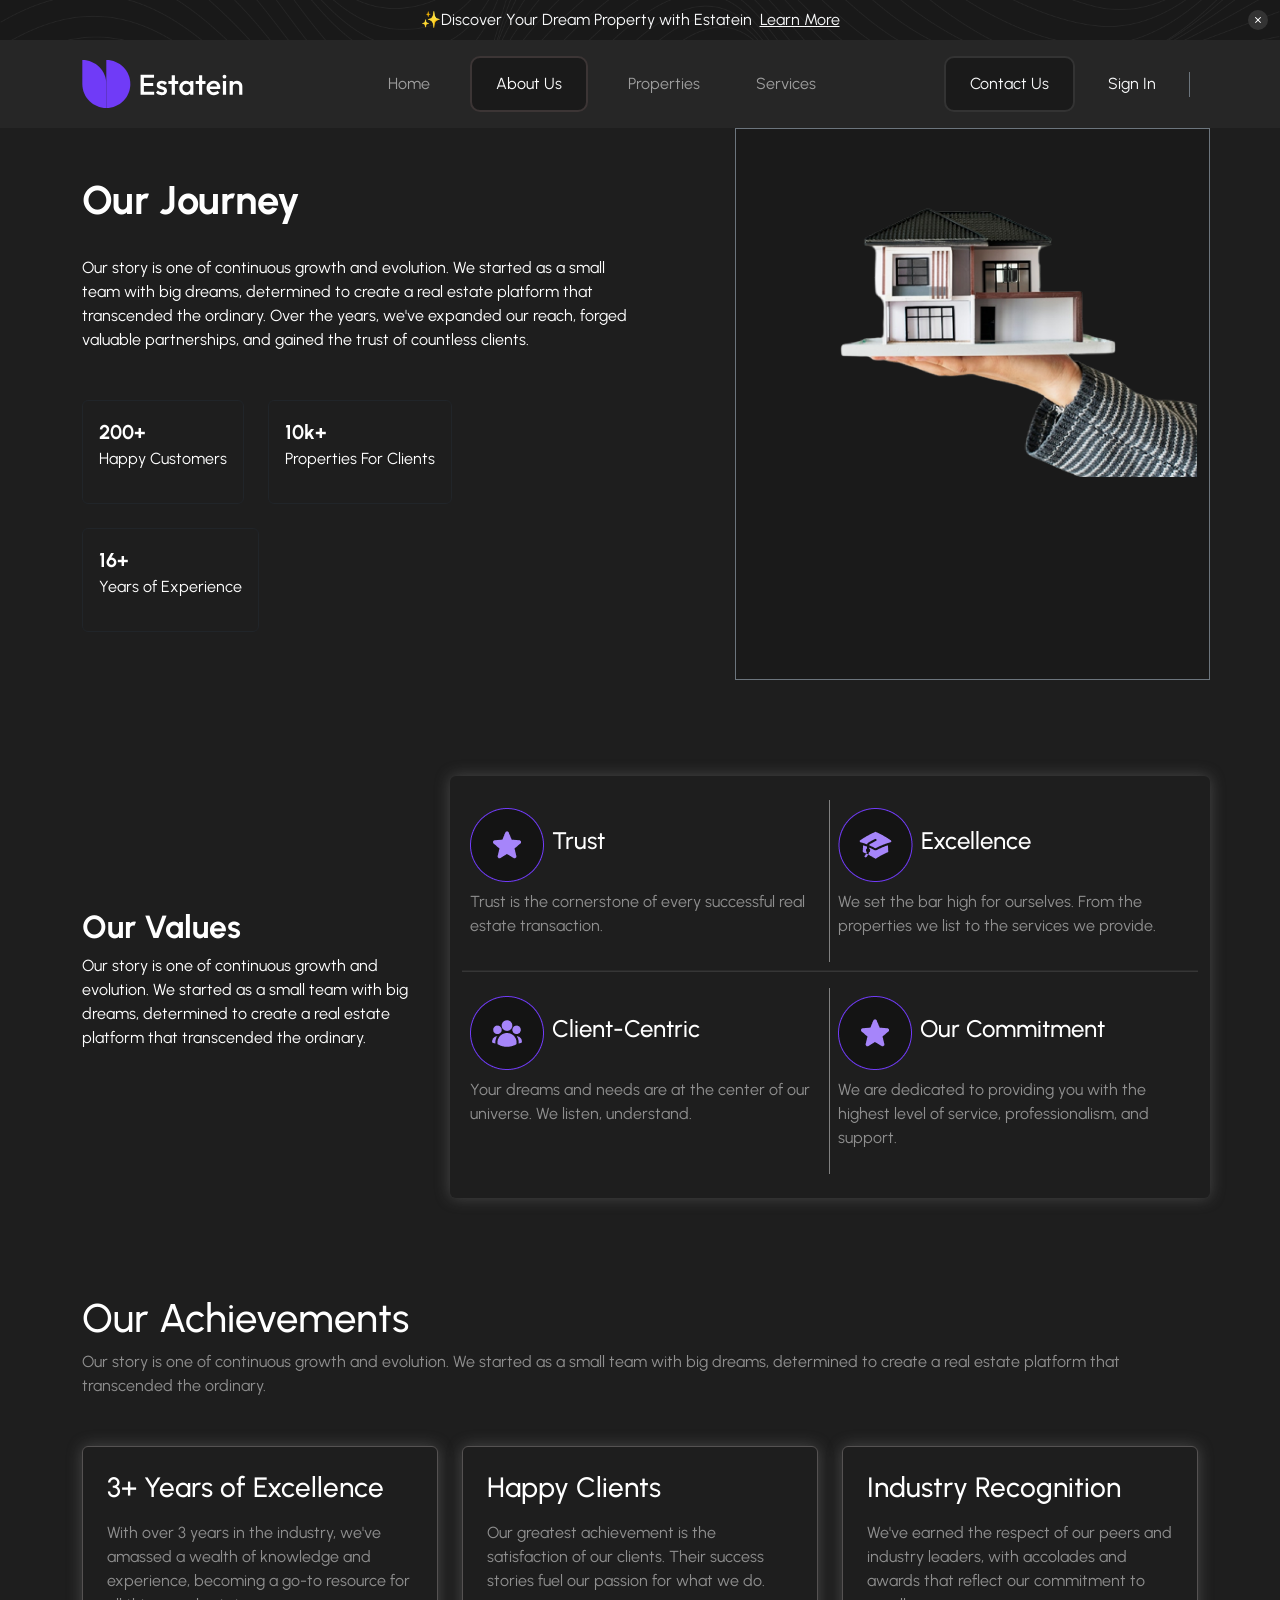
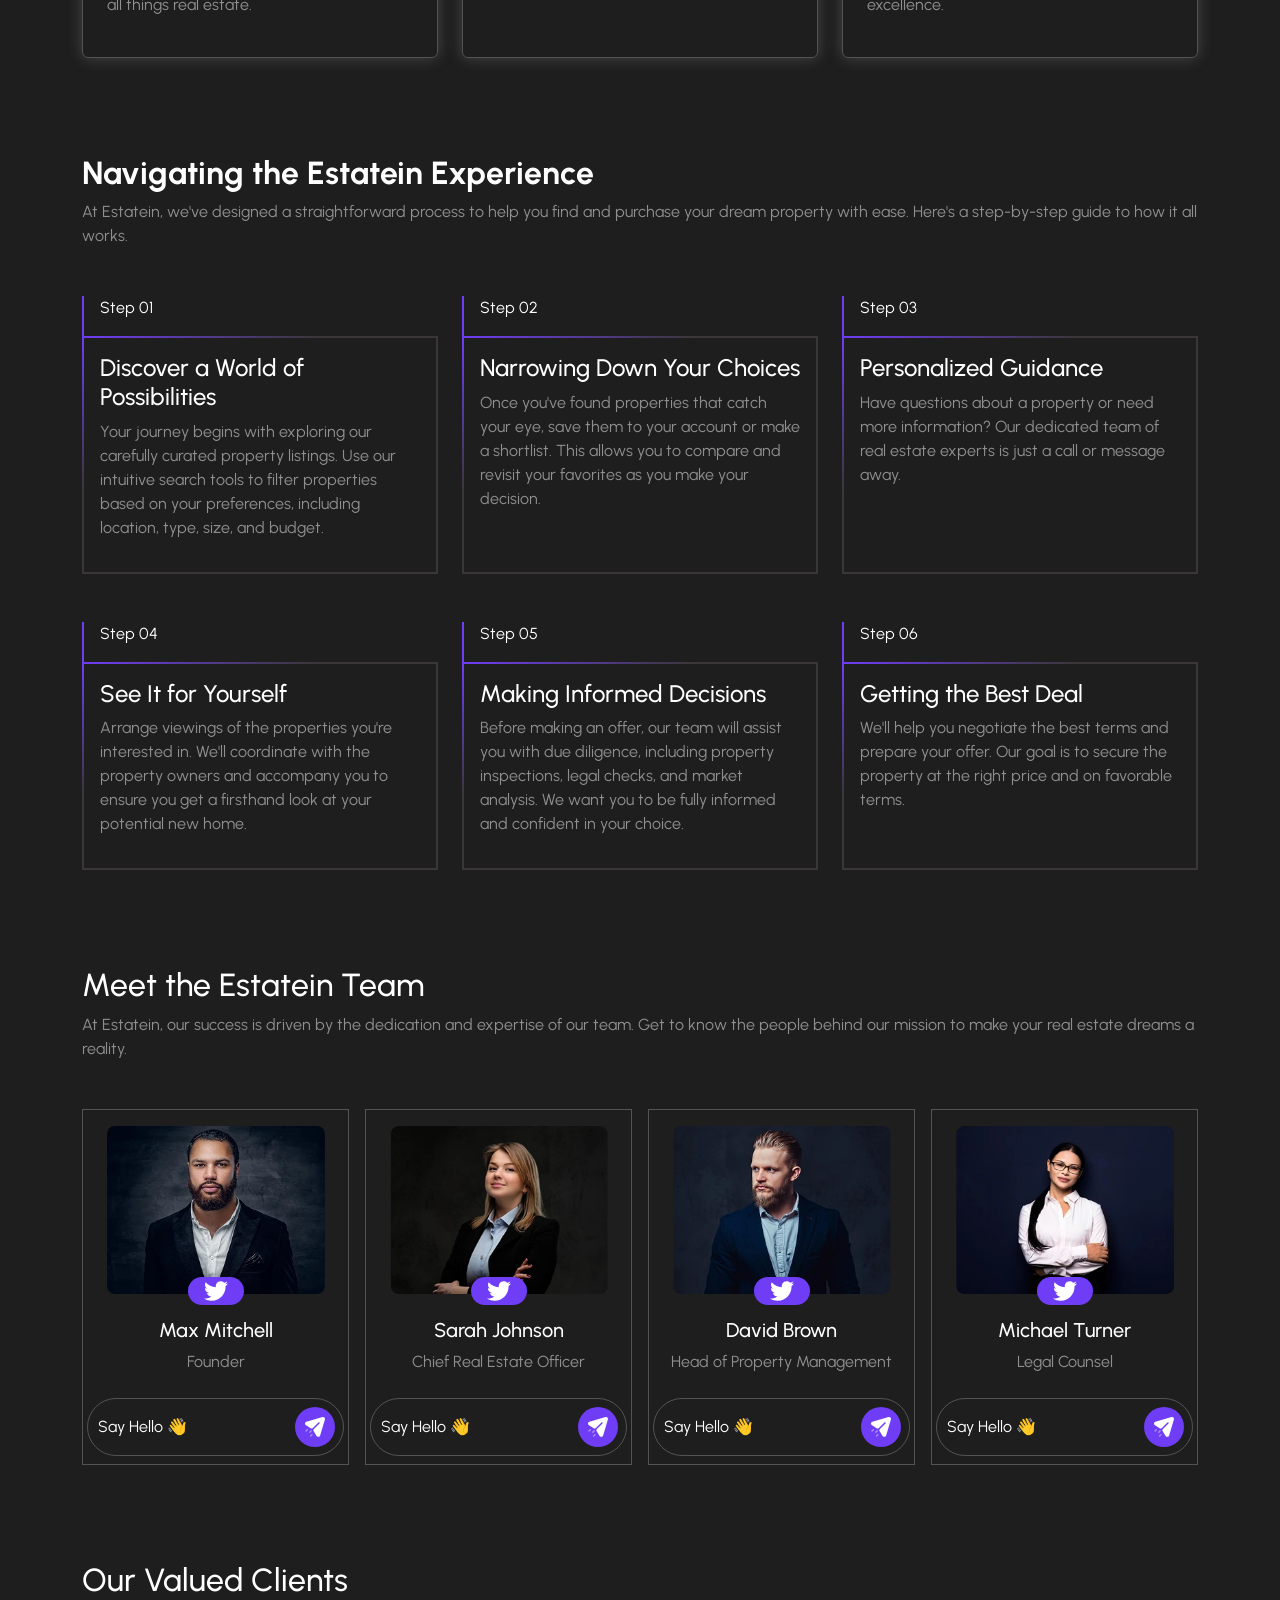
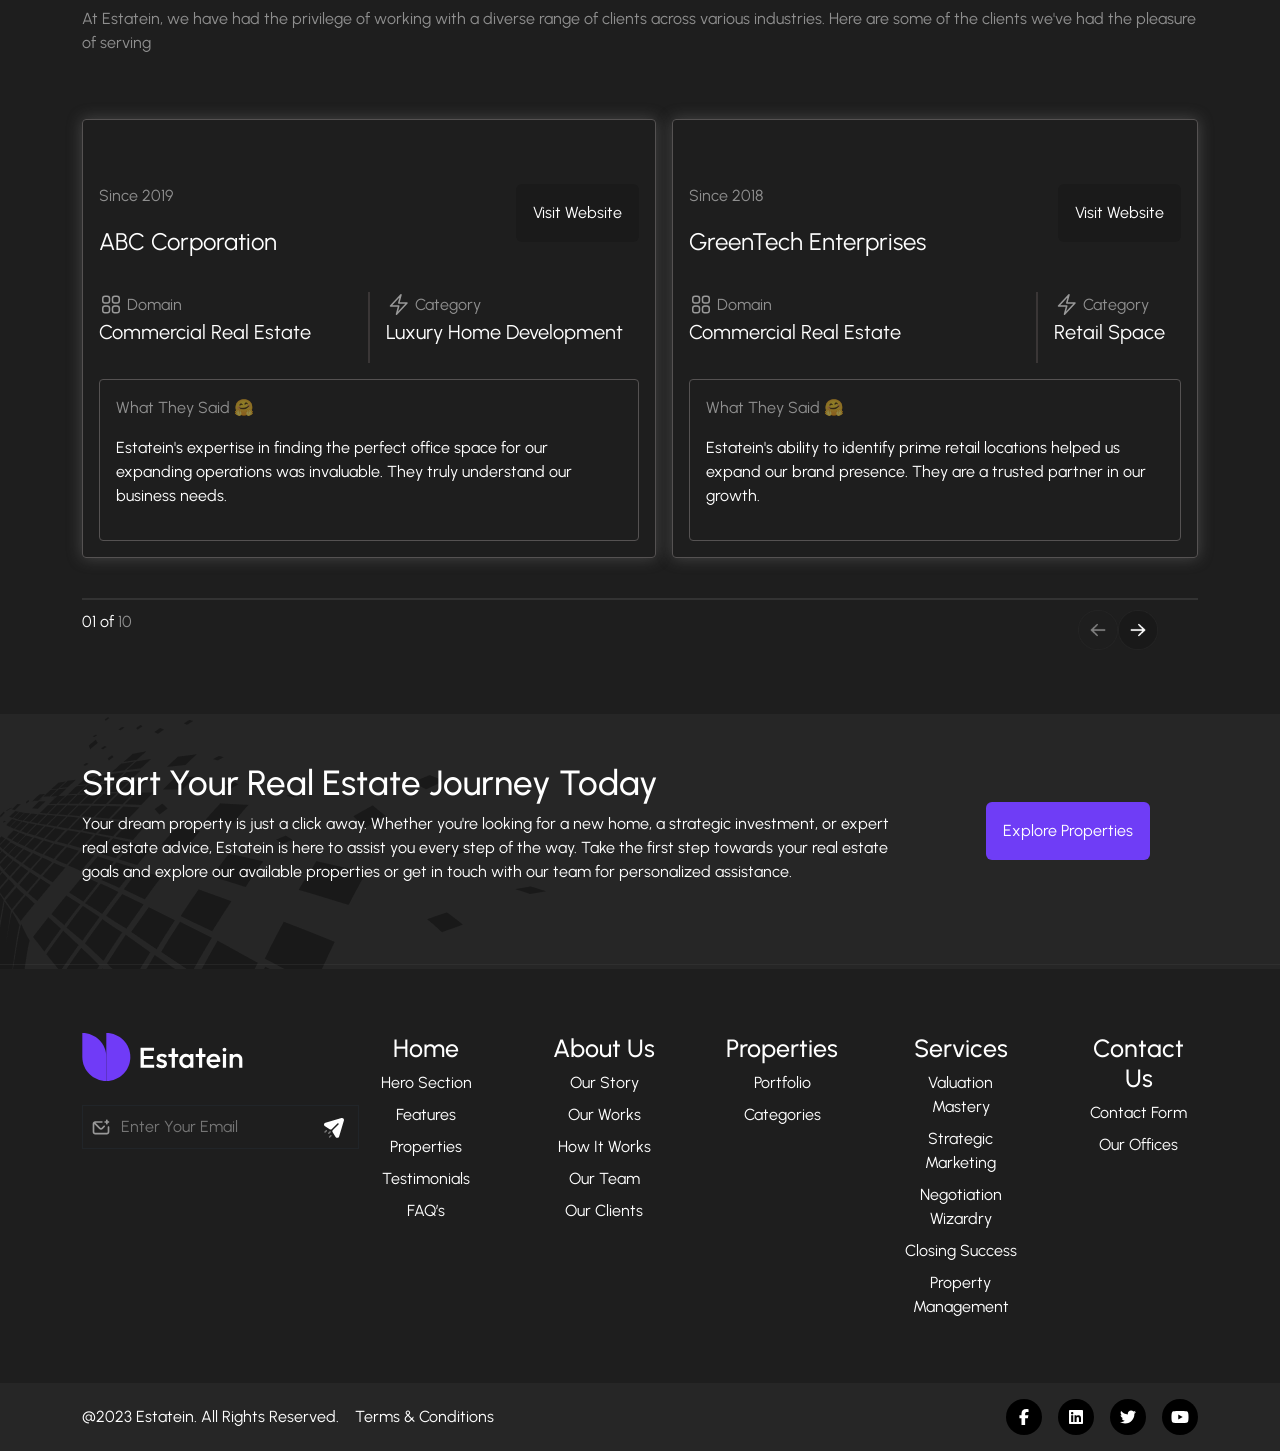
==== commit 3b908440: "add sign-in" ====
--- a/html/about.html
+++ b/html/about.html
@@ -49,10 +49,57 @@
         </li>
        
       </ul>
-        <a class="nav-link contact text-light font active" href="./Contact.html">Contact Us</a>
+         <a class="nav-link contact text-light font active" href="../html/Contact.html">Contact Us</a>
+           <a class="nav-link active  font text-center ms-2">
+    <button type="button" class="btn text-light px-4 py-2" data-bs-toggle="modal" data-bs-target="#loginModal">
+      Sign In
+    </button>
+   </a>
+
+      <span class="border-start border-secondary mx-2" style="height:25px;"></span>
     </div>
   </div>
 </nav>
+<div class="modal fade bg_dark" id="loginModal" tabindex="-1" aria-labelledby="loginModalLabel" aria-hidden="true">
+    <div class="modal-dialog  modal-dialog-centered">
+      <div class="modal-content bg_dark text-white">
+        <div class="modal-header border-0 d-flex flex-column align-items-center gap-2">
+          <img src="../assets/img/logo-in-title.svg" class="logo-in-sign-in" alt="logo">
+          <h2 class="modal-title  fs-4" id="loginModalLabel">
+            Sign In
+          </h2>
+        </div>
+
+        <div class="modal-body text-center">
+          <p class="mb-4 text-white">Enter your credentials to continue</p>
+
+          <form>
+            <div class="mb-3 text-start">
+              <label for="email" class="form-label">Email</label>
+              <input type="email" class="form-control bg-transparent" id="email" placeholder="Email">
+            </div>
+
+            <div class="mb-3 text-start position-relative">
+              <label for="password" class="form-label">Password</label>
+              <input type="password" class="form-control bg-transparent" id="password" placeholder="Password">
+            </div>
+
+            <div class="d-flex justify-content-between align-items-center mb-3">
+              <div class="form-check">
+                <input type="checkbox" class="form-check-input" id="remember">
+                <label class="form-check-label" for="remember">Remember me</label>
+              </div>
+              <a href="#" class="forgot main-text">Forgot password?</a>
+            </div>
+
+            <button type="submit" class="btn bg-main-color text-white w-100 mb-3">Sign In</button>
+
+            <p class="create-link mb-0">Don't have an account? <a href="#" class="main-text">Create one</a></p>
+          </form>
+        </div>
+      </div>
+    </div>
+  </div>
 <main>
   <section class="hero">
     <div class="container">
--- a/assets/css/main.css
+++ b/assets/css/main.css
@@ -15,6 +15,9 @@
 }
 .main-bg{
     background-color: var(--mainColor);
+}
+.main-text{
+    color: var(--mainColor);
 }
 .sec-bg{
     background-color: #1E1E1E;
@@ -139,4 +142,12 @@
         flex-direction: column;
     }
     
-}+}
+.form-control::placeholder{
+  
+color: white;
+}
+/* .logo-in-sign-in{
+    width: 200px;
+    height: 200px;
+} */
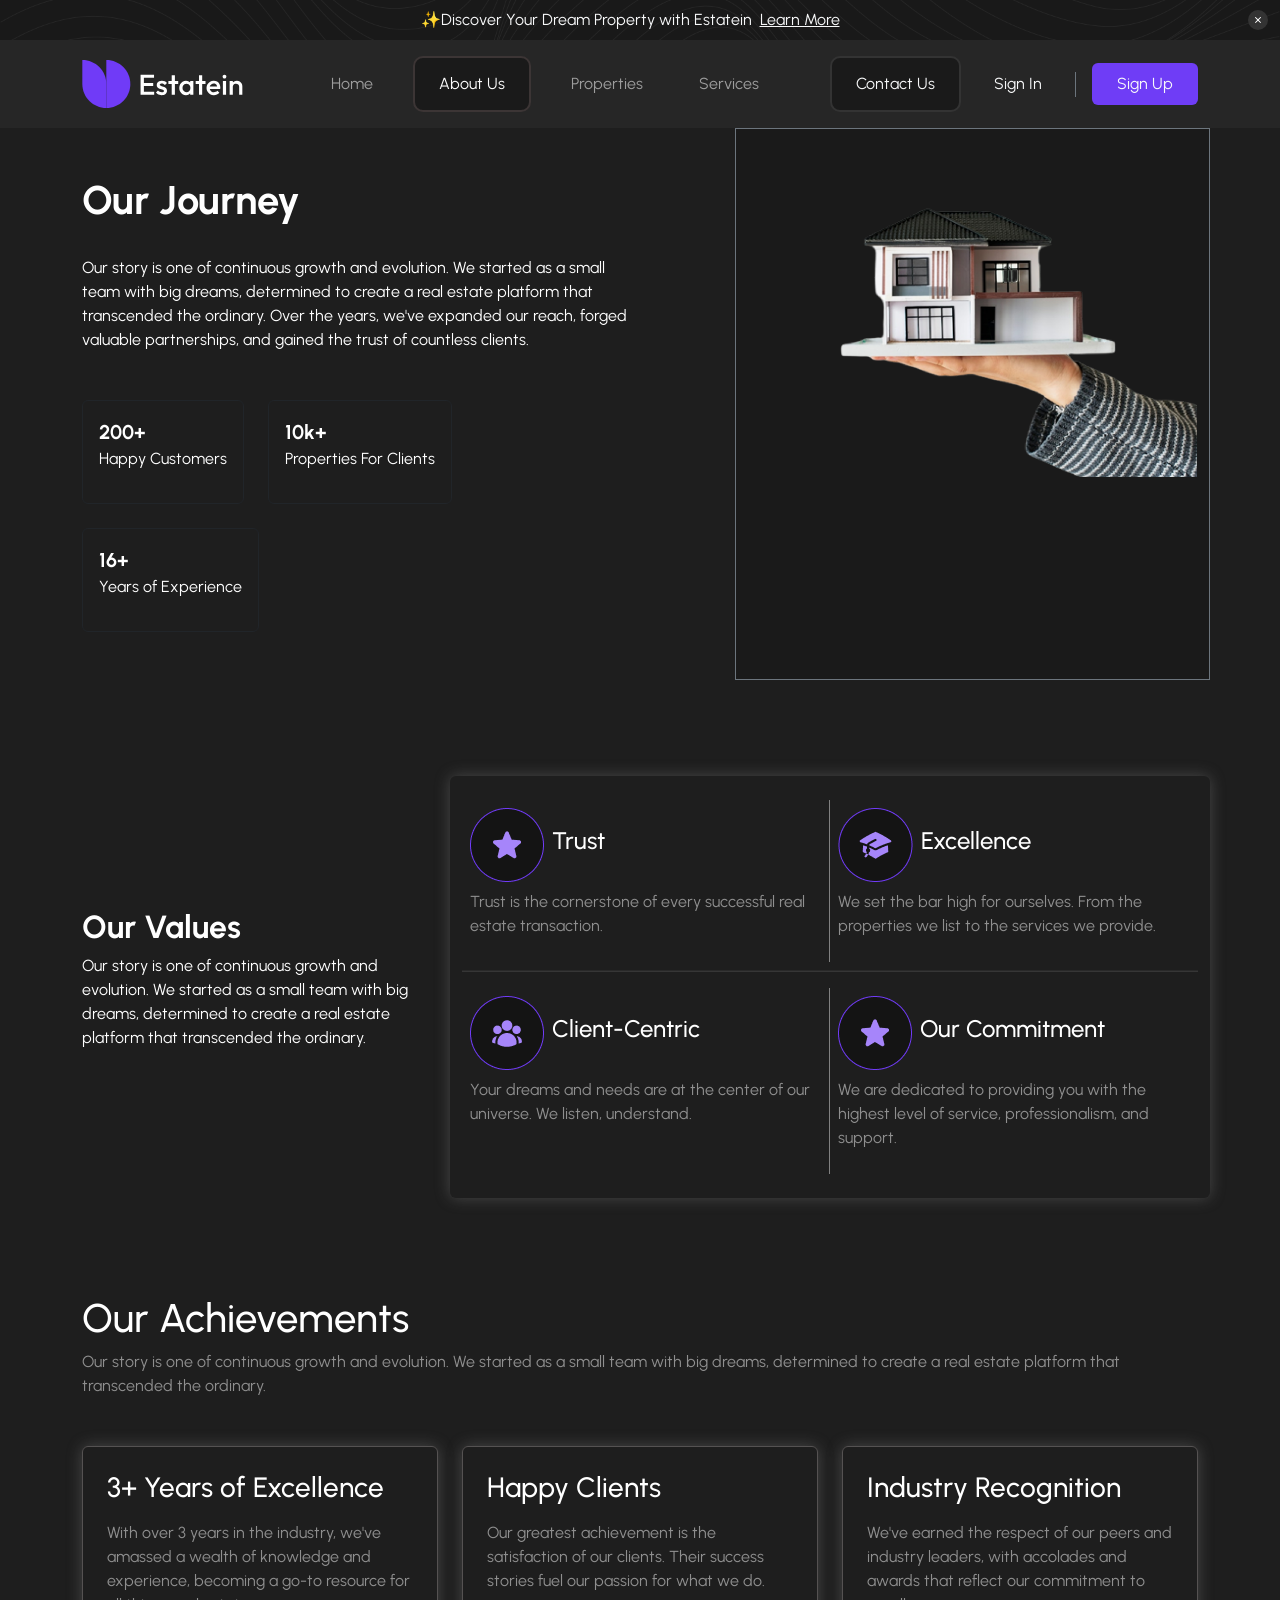
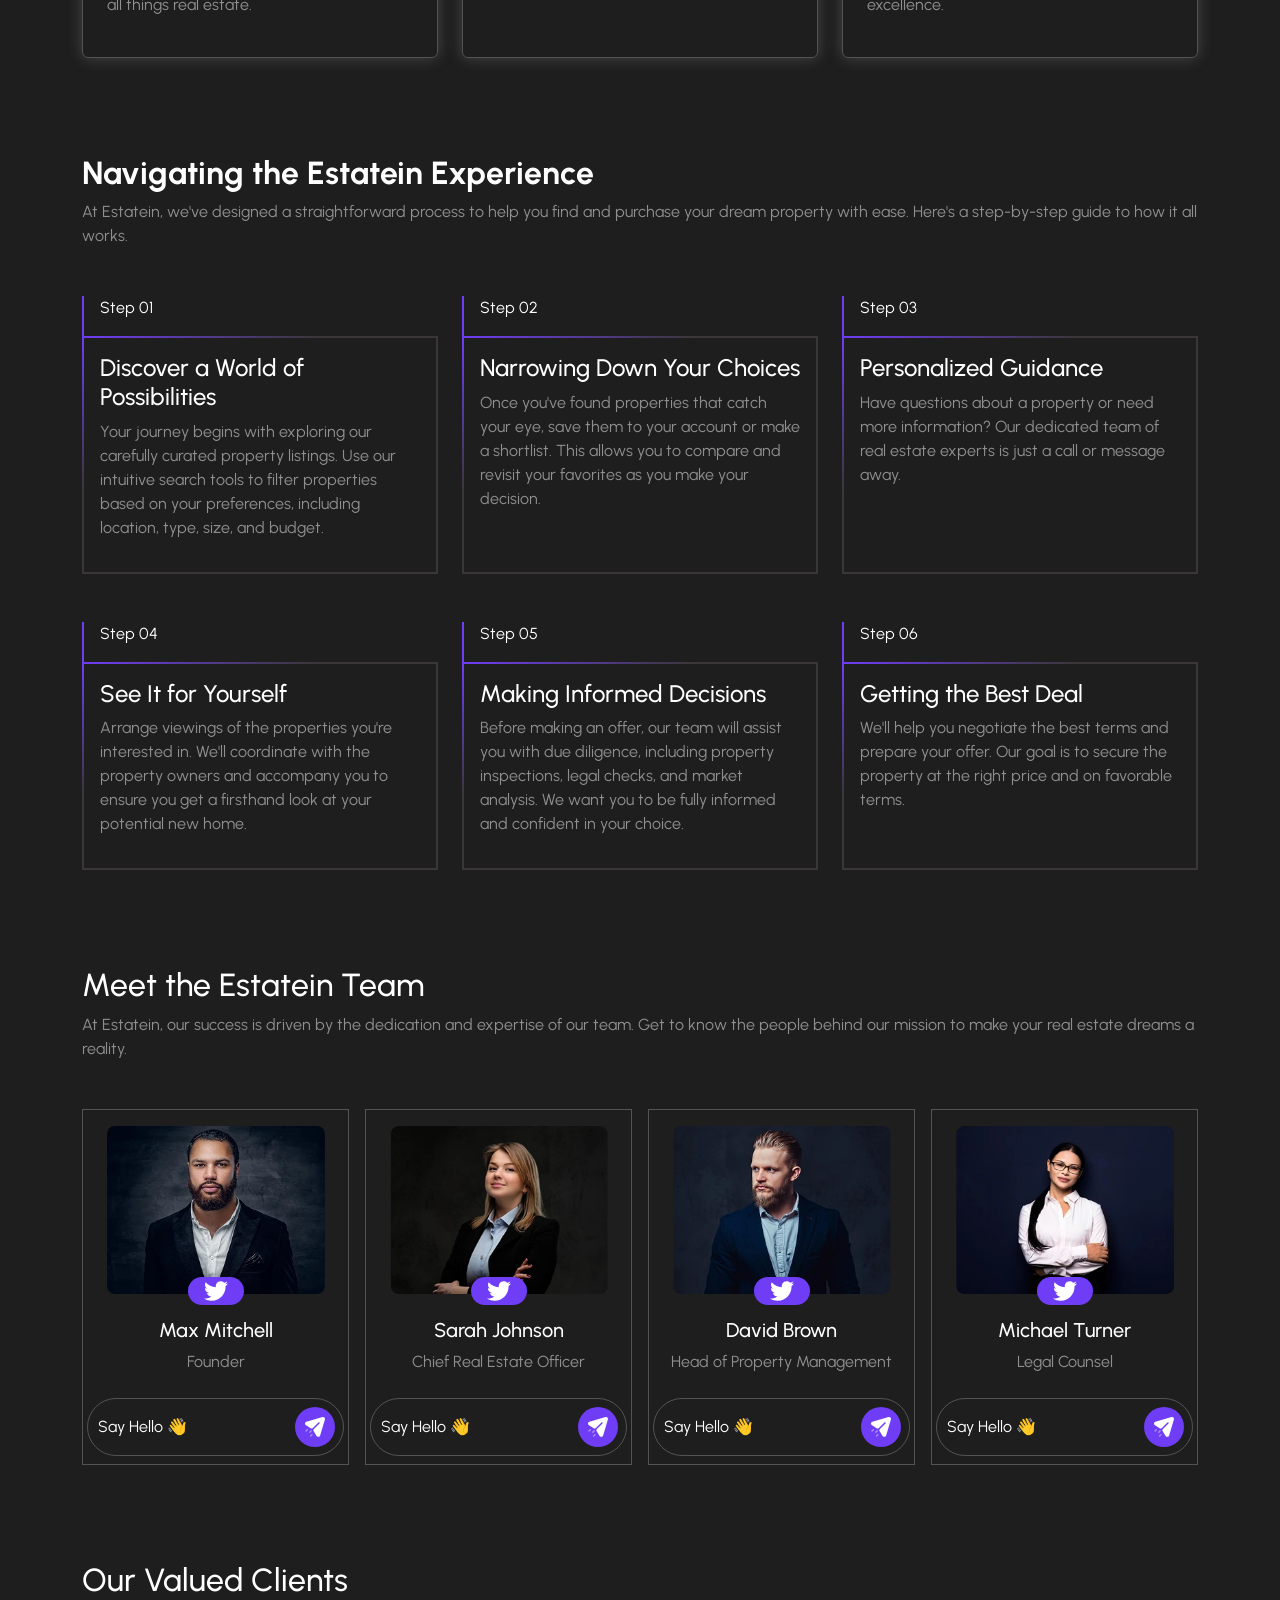
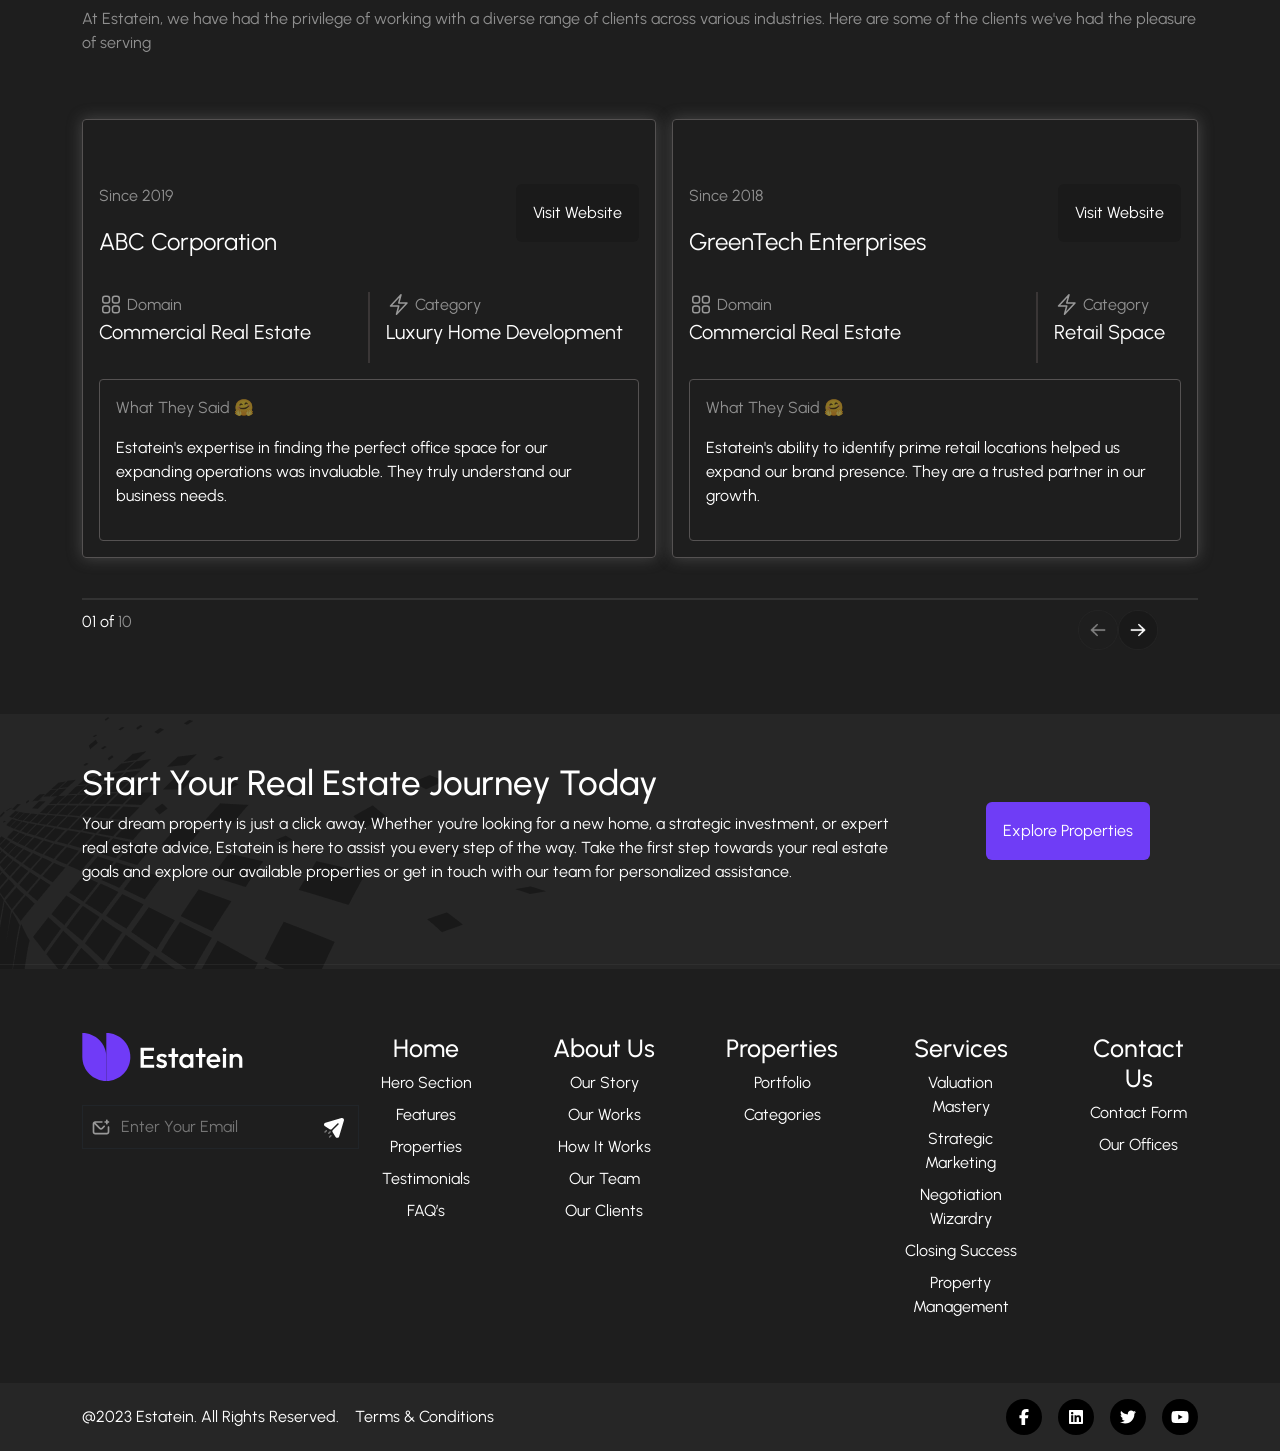
==== commit 1b918ef4: "add sign-up" ====
--- a/html/about.html
+++ b/html/about.html
@@ -50,17 +50,23 @@
        
       </ul>
          <a class="nav-link contact text-light font active" href="../html/Contact.html">Contact Us</a>
-           <a class="nav-link active  font text-center ms-2">
+         <a class="nav-link active  font text-center ms-2">
     <button type="button" class="btn text-light px-4 py-2" data-bs-toggle="modal" data-bs-target="#loginModal">
       Sign In
     </button>
    </a>
 
-      <span class="border-start border-secondary mx-2" style="height:25px;"></span>
+      <span class="border-start border-secondary d-none d-lg-block mx-2" style="height:25px;"></span>
+   <a class="nav-link active  font text-center ms-2">
+    <button type="button" class="btn bg-main-color text-light sign-in-up px-4 py-2" data-bs-toggle="modal" data-bs-target="#signupModal">
+      Sign Up
+    </button>
+   </a>
+
     </div>
   </div>
 </nav>
-<div class="modal fade bg_dark" id="loginModal" tabindex="-1" aria-labelledby="loginModalLabel" aria-hidden="true">
+ <div class="modal fade bg_dark" id="loginModal" tabindex="-1" aria-labelledby="loginModalLabel" aria-hidden="true">
     <div class="modal-dialog  modal-dialog-centered">
       <div class="modal-content bg_dark text-white">
         <div class="modal-header border-0 d-flex flex-column align-items-center gap-2">
@@ -92,14 +98,59 @@
               <a href="#" class="forgot main-text">Forgot password?</a>
             </div>
 
-            <button type="submit" class="btn bg-main-color text-white w-100 mb-3">Sign In</button>
-
-            <p class="create-link mb-0">Don't have an account? <a href="#" class="main-text">Create one</a></p>
+            <button type="submit" class="btn bg-main-color sign-in-up text-white w-100 mb-3">Sign In</button>
+
+            <p class="create-link mb-0">Don't have an account? <a href="#" class="main-text" data-bs-toggle="modal" data-bs-target="#signupModal" data-bs-dismiss="modal">Create one</a></p>
           </form>
         </div>
       </div>
     </div>
   </div>
+
+<div class="modal fade bg_dark" id="signupModal" tabindex="-1" aria-labelledby="signupModalLabel" aria-hidden="true">
+  <div class="modal-dialog modal-dialog-centered">
+    <div class="modal-content bg_dark text-white">
+      <div class="modal-header d-flex flex-column align-items-center gap-2 border-0">
+        <img src="../assets/img/logo-in-title.svg" alt="logo">
+        <h2 class="modal-title fs-4" id="signupModalLabel">Create Account</h2>
+      </div>
+
+      <div class="modal-body text-center">
+        <p class="mb-4 text-white">Fill out the form to create a new account</p>
+
+        <form>
+          <div class="mb-3 text-start">
+            <label for="signup-name" class="form-label">Full Name</label>
+            <input type="text" class="form-control text-white bg-transparent" id="signup-name" placeholder="Full Name">
+          </div>
+
+          <div class="mb-3 text-start">
+            <label for="signup-email" class="form-label">Email</label>
+            <input type="email" class="form-control text-white bg-transparent" id="signup-email" placeholder="Email">
+          </div>
+
+          <div class="mb-3 text-start">
+            <label for="signup-password" class="form-label">Password</label>
+            <input type="password" class="form-control text-white bg-transparent" id="signup-password" placeholder="Password">
+          </div>
+
+          <div class="mb-3 text-start">
+            <label for="signup-confirm" class="form-label">Confirm Password</label>
+            <input type="password" class="form-control text-white bg-transparent" id="signup-confirm" placeholder="Confirm Password">
+          </div>
+
+          <button type="submit" class="btn bg-main-color sign-in-up text-white w-100 mb-3">Sign Up</button>
+
+          <p class="create-link mb-0">Already have an account?
+            <a href="#" class="main-text" data-bs-toggle="modal" data-bs-target="#loginModal" data-bs-dismiss="modal">
+              Sign In
+            </a>
+          </p>
+        </form>
+      </div>
+    </div>
+  </div>
+</div>
 <main>
   <section class="hero">
     <div class="container">
--- a/assets/css/main.css
+++ b/assets/css/main.css
@@ -150,4 +150,7 @@
 /* .logo-in-sign-in{
     width: 200px;
     height: 200px;
-} */+} */
+ .sign-in-up:hover{
+    background-color: #561ef0;
+}
